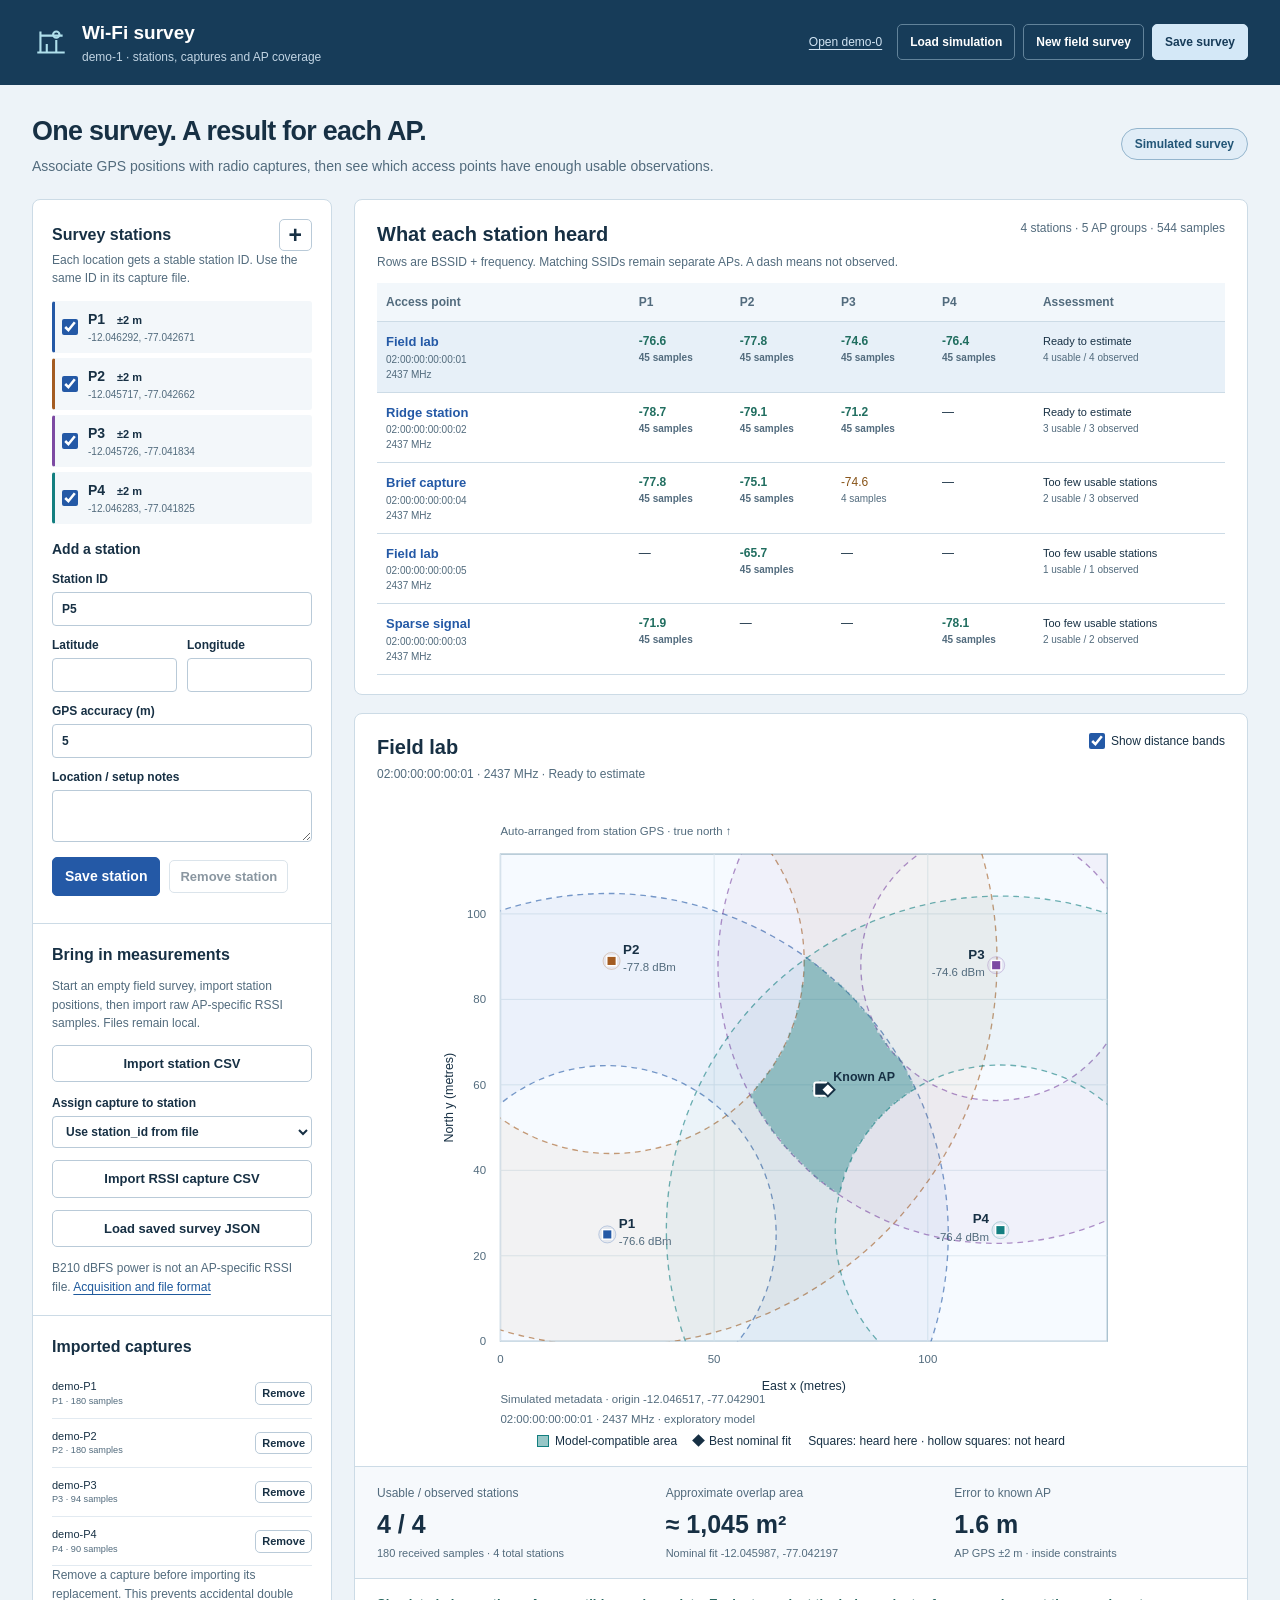
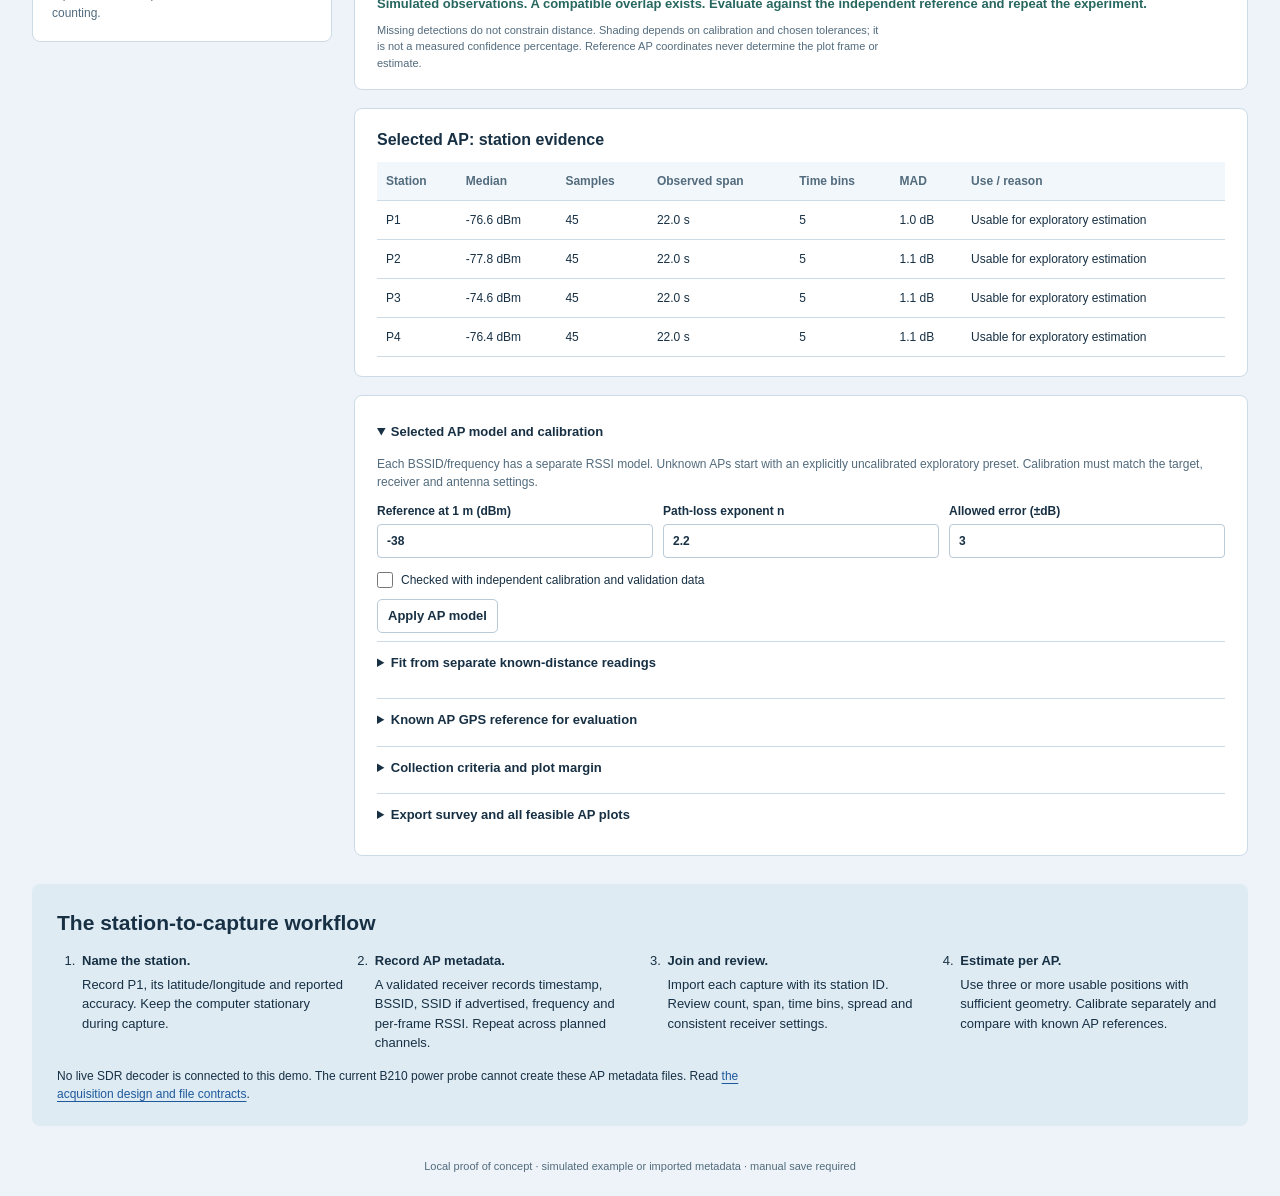
==== demo-1/index.html @ 3175769e "feat: add B210 collector, geolocation demos and Windows setup" ====
<!doctype html>
<html lang="en">
<head>
  <meta charset="utf-8"><meta name="viewport" content="width=device-width, initial-scale=1">
  <title>Wi-Fi survey · demo-1</title>
  <link rel="icon" href="data:image/svg+xml,%3Csvg xmlns='http://www.w3.org/2000/svg' viewBox='0 0 32 32'%3E%3Crect width='32' height='32' rx='6' fill='%23173c59'/%3E%3Cpath d='M7 25V7M7 25H25M13 25V18M22 25V13' stroke='%23afdfeb' stroke-width='2'/%3E%3C/svg%3E">
  <link rel="stylesheet" href="../demo-0/styles.css"><link rel="stylesheet" href="styles.css">
</head>
<body>
<header class="masthead"><div class="brand"><svg viewBox="0 0 36 36" aria-hidden="true"><path d="M5 28H31M8 28V8M8 12H29M14 28V20M23 28V16"/><circle cx="23" cy="11" r="3"/></svg><div><strong>Wi-Fi survey</strong><span>demo-1 · stations, captures and AP coverage</span></div></div><div class="header-actions"><a href="../demo-0/">Open demo-0</a><button id="load-example">Load simulation</button><button id="new-survey">New field survey</button><button id="save-survey" class="primary">Save survey</button></div></header>
<main>
  <div class="intro"><div><h1>One survey. A result for each AP.</h1><p>Associate GPS positions with radio captures, then see which access points have enough usable observations.</p></div><span id="source-badge" class="badge"></span></div>
  <div id="message" class="message" role="status" hidden></div>
  <div class="layout survey-layout">
    <aside class="notebook">
      <section><div class="section-title"><h2>Survey stations</h2><button id="add-station" class="icon-button" aria-label="Add station">+</button></div><p class="small">Each location gets a stable station ID. Use the same ID in its capture file.</p><div id="station-list"></div>
        <form id="station-form"><h3 id="station-editor-title">Add a station</h3><label>Station ID<input id="station-id" required maxlength="100" placeholder="P1"></label><div class="input-row"><label>Latitude<input id="station-lat" type="number" min="-85" max="85" step="any" required></label><label>Longitude<input id="station-lon" type="number" min="-180" max="180" step="any" required></label></div><label>GPS accuracy (m)<input id="station-accuracy" type="number" min="0" max="500" step="any" value="5" required></label><label>Location / setup notes<textarea id="station-notes" rows="2" maxlength="2000"></textarea></label><div class="button-row"><button class="primary" type="submit">Save station</button><button id="delete-station" type="button" class="subtle">Remove station</button></div></form>
      </section>
      <section><h2>Bring in measurements</h2><p class="small">Start an empty field survey, import station positions, then import raw AP-specific RSSI samples. Files remain local.</p><label class="file-button">Import station CSV<input id="gps-file" type="file" accept=".csv,text/csv"></label><label>Assign capture to station<select id="capture-station"><option value="">Use station_id from file</option></select></label><label class="file-button">Import RSSI capture CSV<input id="samples-file" type="file" accept=".csv,text/csv"></label><label class="file-button">Load saved survey JSON<input id="survey-file" type="file" accept=".json,application/json"></label><p class="small">B210 dBFS power is not an AP-specific RSSI file. <a href="../docs/demo-1-workflow.md">Acquisition and file format</a></p></section>
      <section><h2>Imported captures</h2><div id="capture-list"></div><p class="small">Remove a capture before importing its replacement. This prevents accidental double counting.</p></section>
    </aside>
    <div class="workspace">
      <section class="coverage-section"><div class="section-title"><div><h2>What each station heard</h2><p class="small">Rows are BSSID + frequency. Matching SSIDs remain separate APs. A dash means not observed.</p></div><span id="survey-counts" class="small"></span></div><div class="table-scroll"><table id="coverage-table"><caption class="visually-hidden">AP coverage and measurement readiness by station</caption><thead></thead><tbody></tbody></table></div><p id="empty-networks" class="small" hidden>No AP samples yet. Import a capture after adding station coordinates.</p></section>
      <section class="plot-section"><div class="plot-toolbar"><div><h2 id="ap-title">Select an AP</h2><p id="ap-subtitle" class="small"></p></div><label class="legend-toggle"><input id="show-rings" type="checkbox" checked>Show distance bands</label></div><div class="plot-frame"><svg id="plot" viewBox="0 0 900 670" role="img" aria-labelledby="plot-title plot-desc"></svg></div><div class="legend"><span><i class="region-key"></i>Model-compatible area</span><span><i class="fit-key"></i>Best nominal fit</span><span>Squares: heard here · hollow squares: not heard</span></div><div class="results"><div><span>Usable / observed stations</span><strong id="station-result">—</strong><small id="sample-result"></small></div><div><span>Approximate overlap area</span><strong id="area-result">—</strong><small id="fit-result"></small></div><div><span>Error to known AP</span><strong id="error-result">—</strong><small id="reference-result"></small></div></div><p id="diagnostic" class="diagnostic"></p><p class="plot-note">Missing detections do not constrain distance. Shading depends on calibration and chosen tolerances; it is not a measured confidence percentage. Reference AP coordinates never determine the plot frame or estimate.</p></section>
      <section class="series-section"><h2>Selected AP: station evidence</h2><div class="table-scroll"><table id="series-table"><caption class="visually-hidden">Per-station RSSI sample quality</caption><thead><tr><th>Station</th><th>Median</th><th>Samples</th><th>Observed span</th><th>Time bins</th><th>MAD</th><th>Use / reason</th></tr></thead><tbody></tbody></table></div></section>
      <section class="configuration">
        <details open><summary>Selected AP model and calibration</summary><p class="small">Each BSSID/frequency has a separate RSSI model. Unknown APs start with an explicitly uncalibrated exploratory preset. Calibration must match the target, receiver and antenna settings.</p><form id="model-form"><div class="three-inputs"><label>Reference at 1 m (dBm)<input id="model-reference" type="number" min="-120" max="0" step="any" required></label><label>Path-loss exponent n<input id="model-exponent" type="number" min="0.5" max="6" step="any" required></label><label>Allowed error (±dB)<input id="model-tolerance" type="number" min="0.1" max="30" step="any" required></label></div><label class="check-label"><input id="model-calibrated" type="checkbox">Checked with independent calibration and validation data</label><button class="subtle" type="submit">Apply AP model</button></form><details><summary>Fit from separate known-distance readings</summary><label>Distance (m), median RSSI (dBm), one pair per line<textarea id="calibration-data" rows="3" placeholder="5, -53.4&#10;10, -60&#10;20, -66.6"></textarea></label><button id="fit-calibration" class="subtle">Fit model</button><p id="calibration-report" class="small"></p></details></details>
        <details><summary>Known AP GPS reference for evaluation</summary><p class="small">Apply this only to the selected BSSID and frequency. GPS accuracy is shown separately from nominal position error.</p><form id="reference-form"><div class="three-inputs"><label>AP latitude<input id="ap-lat" type="number" min="-85" max="85" step="any" required></label><label>AP longitude<input id="ap-lon" type="number" min="-180" max="180" step="any" required></label><label>AP GPS accuracy (m)<input id="ap-accuracy" type="number" min="0" max="500" step="any" required></label></div><div class="button-row"><button class="subtle" type="submit">Save AP reference</button><button id="remove-reference" type="button" class="subtle">Remove reference</button></div></form></details>
        <details><summary>Collection criteria and plot margin</summary><p class="small">These are editable experiment gates, not validated statistical requirements. Duration is observed sample span within captures, excluding travel gaps. Time bins show coverage over time, not independent sample counts.</p><form id="criteria-form"><div class="three-inputs"><label>Minimum samples / station<input id="min-samples" type="number" min="1" max="10000" required></label><label>Minimum observed span (s)<input id="min-span" type="number" min="0" max="3600" step="any" required></label><label>Minimum occupied bins<input id="min-bins" type="number" min="1" max="1000" required></label></div><div class="three-inputs"><label>Time bin length (s)<input id="bin-seconds" type="number" min="0.1" max="300" step="any" required></label><label>MAD review threshold (dB)<input id="max-mad" type="number" min="0.1" max="30" step="any" required></label><label>Plot margin around stations (m)<input id="plot-margin" type="number" min="5" max="1000" step="any" required></label></div><button class="subtle" type="submit">Apply collection criteria</button></form></details>
        <details><summary>Export survey and all feasible AP plots</summary><div class="button-row"><button id="export-gps">Export station CSV</button><button id="export-samples">Export RSSI CSV</button><button id="export-results">Export results CSV</button><button id="export-plot">Export selected plot</button><button id="show-gallery">Generate all feasible plots</button></div><p class="small">Save survey JSON to preserve models, references and criteria. Capture metadata includes every imported sample; raw RF data and communications payloads are not handled.</p></details>
      </section>
      <section id="gallery-section" class="gallery-section" hidden><h2>Plots for APs with usable geometry</h2><p class="small">Exploratory models are labelled. Networks with too few stations stay in the coverage table without a fabricated location.</p><div id="gallery"></div></section>
    </div>
  </div>
  <section class="method-section"><h2>The station-to-capture workflow</h2><ol><li><strong>Name the station.</strong> Record P1, its latitude/longitude and reported accuracy. Keep the computer stationary during capture.</li><li><strong>Record AP metadata.</strong> A validated receiver records timestamp, BSSID, SSID if advertised, frequency and per-frame RSSI. Repeat across planned channels.</li><li><strong>Join and review.</strong> Import each capture with its station ID. Review count, span, time bins, spread and consistent receiver settings.</li><li><strong>Estimate per AP.</strong> Use three or more usable positions with sufficient geometry. Calibrate separately and compare with known AP references.</li></ol><p>No live SDR decoder is connected to this demo. The current B210 power probe cannot create these AP metadata files. Read <a href="../docs/demo-1-workflow.md">the acquisition design and file contracts</a>.</p></section>
</main><footer>Local proof of concept · simulated example or imported metadata · manual save required</footer><script type="module" src="app.mjs"></script>
</body></html>
---- demo-0/styles.css ----
:root { color-scheme: light; --ink: #173044; --muted: #526b7d; --paper: #fff; --canvas: #edf3f8; --line: #ccdbe6; --blue: #2459a6; --teal: #137f80; font-family: 'Segoe UI', 'Helvetica Neue', Arial, sans-serif; }
* { box-sizing: border-box; }
body { margin: 0; color: var(--ink); background: var(--canvas); font-size: 14px; line-height: 1.5; }
button, input, textarea, select { font: inherit; }
button, .file-button { cursor: pointer; color: var(--ink); border: 1px solid #b9cad8; background: white; border-radius: 5px; padding: 8px 12px; font-weight: 600; }
button:hover, .file-button:hover { background: #eef4fa; border-color: #6d93b2; }
button:disabled { opacity: .5; cursor: default; }
button.primary { background: var(--blue); color: white; border-color: var(--blue); }
button.primary:hover { background: #19468a; }
button.subtle { padding: 6px 10px; font-size: 13px; }
button.icon-button { padding: 0 9px; font-size: 23px; line-height: 30px; }
input, textarea, select { width: 100%; padding: 7px 9px; color: var(--ink); background: #fff; border: 1px solid #b9cad8; border-radius: 4px; min-width: 0; }
textarea { resize: vertical; }
input[type=checkbox] { width: 16px; height: 16px; accent-color: var(--blue); margin: 0; flex-shrink: 0; }
:focus-visible { outline: 3px solid #eea944; outline-offset: 3px; }
label { display: block; font-size: 12px; font-weight: 600; margin: 0 0 10px; }
label input, label select, label textarea { margin-top: 4px; }
h1, h2, p { margin: 0; }
h1 { font-size: clamp(23px, 2.1vw, 31px); font-weight: 650; letter-spacing: -.7px; }
h2 { font-size: 16px; font-weight: 650; margin-bottom: 10px; }
a { color: #1e599c; text-underline-offset: 3px; }
.masthead { display: flex; justify-content: space-between; gap: 20px; align-items: center; padding: 19px 32px; background: #173c59; color: white; }
.brand { display: flex; align-items: center; gap: 12px; }
.brand svg { width: 38px; height: 38px; stroke: #afdfeb; fill: none; stroke-width: 2; }
.brand strong { font-size: 19px; font-weight: 650; }
.brand span { display: block; color: #c1d4e3; font-size: 12px; }
.header-actions { display: flex; gap: 8px; flex-wrap: wrap; }
.masthead button { background: transparent; color: white; border-color: #62839a; font-size: 12px; }
.masthead button:hover { background: #28516f; }
.masthead button.primary { background: #d4e8f7; color: #173c59; border-color: #d4e8f7; }
main { max-width: 1520px; margin: 0 auto; padding: 26px 32px 32px; }
.intro { display: flex; justify-content: space-between; align-items: center; gap: 20px; margin-bottom: 22px; }
.intro p { color: var(--muted); margin-top: 5px; }
.badge { border: 1px solid #94b5cd; background: #e1edf7; color: #235677; border-radius: 20px; padding: 6px 13px; font-size: 12px; font-weight: 650; white-space: nowrap; }
.badge.field { color: #16645e; border-color: #88b6af; background: #e3f1ee; }
.layout { display: grid; grid-template-columns: 306px minmax(0, 1fr); gap: 22px; align-items: start; }
.notebook { background: white; border: 1px solid var(--line); border-radius: 8px; overflow: hidden; }
.notebook section { padding: 19px; border-bottom: 1px solid var(--line); }
.notebook section:last-child { border-bottom: none; }
.small { font-size: 12px; color: var(--muted); line-height: 1.55; }
.target-section .small { margin-top: 10px; }
.input-row, .three-inputs { display: grid; grid-template-columns: 1fr 1fr; gap: 10px; }
.three-inputs { grid-template-columns: repeat(3, minmax(0, 1fr)); }
.channel-input { max-width: 70px; }
.target-section .input-row { grid-template-columns: minmax(0, 1fr) 70px; }
.section-title, .plot-toolbar { display: flex; align-items: center; justify-content: space-between; gap: 15px; }
.section-title h2 { margin: 0; }
#station-list { margin-top: 13px; }
.station-row { display: flex; align-items: center; gap: 10px; padding: 7px; border: 1px solid transparent; border-left: 3px solid var(--station); margin-bottom: 5px; border-radius: 3px; background: #f3f7fa; }
.station-row.selected { border-color: #a7c0d5; border-left-color: var(--station); background: #eaf1f8; }
.station-row label { margin: 0; display: flex; }
.station-row button { border: none; padding: 0; background: none; text-align: left; flex: 1; font-weight: 400; }
.station-row strong { font-size: 14px; display: inline-block; min-width: 34px; }
.station-row small { display: block; font-size: 11px; color: var(--muted); }
.station-row .power { font-size: 13px; font-weight: 600; }
.button-row { display: flex; align-items: center; flex-wrap: wrap; gap: 9px; margin: 8px 0; }
details { border-top: 1px solid var(--line); padding: 11px 0 2px; margin: 8px 0; }
summary { cursor: pointer; font-size: 13px; font-weight: 600; padding-bottom: 6px; }
details[open] > summary { margin-bottom: 7px; }
details .small { margin: 6px 0 10px; }
.workspace { min-width: 0; }
.plot-section { background: white; border: 1px solid var(--line); border-radius: 8px; overflow: hidden; }
.plot-toolbar { padding: 18px 22px 8px; align-items: start; }
.plot-toolbar h2 { font-size: 20px; margin: 0 0 3px; }
.mode-label { width: 230px; margin: 0; }
.plot-frame { padding: 0 8px; }
#plot { display: block; width: 100%; max-height: 640px; }
.legend { display: flex; justify-content: center; gap: 17px; flex-wrap: wrap; padding: 0 20px 16px; font-size: 12px; }
.legend span, .legend label { display: flex; gap: 6px; align-items: center; font-size: 12px; font-weight: 400; margin: 0; }
.legend i { width: 12px; height: 12px; display: inline-block; }
.region-key { background: #137f8070; border: 1px solid #137f80; }
.fit-key { background: #173044; transform: rotate(45deg); width: 9px !important; height: 9px !important; }
.results { border-top: 1px solid var(--line); border-bottom: 1px solid var(--line); display: grid; grid-template-columns: 1fr 1fr 1fr; background: #f6f9fc; padding: 17px 22px; gap: 18px; }
.results span { color: var(--muted); font-size: 12px; display: block; }
.results strong { display: block; font-size: clamp(18px, 2vw, 25px); margin-top: 4px; font-weight: 600; }
.results small { color: var(--muted); display: block; font-size: 11px; line-height: 1.4; margin-top: 3px; }
.diagnostic { margin: 15px 22px 0; font-size: 13px; font-weight: 600; color: #27675f; }
.diagnostic.warning { color: #875317; }
.plot-note { padding: 8px 22px 18px; font-size: 11px; color: var(--muted); max-width: 90ch; }
.configuration { background: white; margin-top: 18px; padding: 7px 22px 14px; border: 1px solid var(--line); border-radius: 8px; }
.configuration > details:first-child { border-top: none; }
.configuration .check-label { display: flex; gap: 8px; align-items: center; font-weight: 400; margin-top: 3px; }
.configuration .check-label input { margin: 0; }
.configuration .diagnostic { margin: 10px 0; }
.file-button { display: inline-block; font-size: 13px; margin: 0; }
.file-button input { width: 0; opacity: 0; position: absolute; }
.file-button:focus-within { outline: 3px solid #eea944; outline-offset: 3px; }
.method-section { margin: 28px 0 0; padding: 23px 25px; background: #deebf3; border-radius: 8px; }
.method-section h2 { font-size: 21px; }
.method-section ol { display: grid; grid-template-columns: repeat(4, minmax(0, 1fr)); gap: 27px; padding-left: 22px; font-size: 13px; }
.method-section li { padding-left: 3px; }
.method-section strong { display: block; margin-bottom: 4px; }
.method-section > p { margin-top: 14px; font-size: 12px; max-width: 105ch; }
.message { background: #fff1d9; color: #754b0c; padding: 12px 16px; margin-bottom: 16px; border: 1px solid #e5bf7e; border-radius: 4px; }
footer { text-align: center; color: var(--muted); font-size: 11px; padding: 0 20px 22px; }
@media (max-width: 1050px) { main { padding: 22px 18px; } .masthead { padding: 17px 20px; } .layout { grid-template-columns: 270px minmax(0, 1fr); gap: 16px; } .notebook section { padding: 15px; } .legend { gap: 10px; } .plot-toolbar { flex-wrap: wrap; } .method-section ol { grid-template-columns: 1fr 1fr; } }
@media (max-width: 760px) { .masthead { align-items: start; flex-direction: column; gap: 12px; } .intro { align-items: start; flex-direction: column; gap: 10px; } .layout { display: flex; flex-direction: column; } .workspace { width: 100%; order: -1; } .notebook { width: 100%; } .three-inputs { grid-template-columns: 1fr; gap: 0; } .results { gap: 10px; padding: 13px; } .results strong { font-size: 17px; } .results small { overflow-wrap: anywhere; } .method-section ol { grid-template-columns: 1fr; gap: 15px; } .plot-toolbar { padding: 16px; } .configuration { padding: 5px 16px 12px; } .legend { gap: 12px; } main { padding: 20px 12px; } }
@media (prefers-reduced-motion: reduce) { * { scroll-behavior: auto; } }
---- demo-1/styles.css ----
h3 { font-size: 14px; margin: 15px 0 10px; }
.header-actions a { color: #d1e4f3; align-self: center; font-size: 12px; margin-right: 7px; }
.survey-layout { grid-template-columns: 300px minmax(0, 1fr); }
.coverage-section, .series-section, .gallery-section { background: white; border: 1px solid var(--line); border-radius: 8px; padding: 19px 22px; margin-bottom: 18px; }
.coverage-section .section-title { align-items: start; margin-bottom: 12px; }
.coverage-section h2 { margin-bottom: 4px; font-size: 20px; }
.coverage-section .section-title > div { max-width: 68ch; }
.table-scroll { overflow-x: auto; }
table { width: 100%; border-collapse: collapse; font-size: 12px; text-align: left; }
th { font-weight: 600; color: #526b7d; background: #f2f7fb; }
th, td { padding: 10px 9px; border-bottom: 1px solid var(--line); vertical-align: top; }
td small { display: block; color: var(--muted); font-size: 10px; }
#coverage-table tbody tr.selected { background: #e7f0f8; }
#coverage-table td:first-child { min-width: 180px; }
#coverage-table button { border: none; background: none; padding: 0; text-align: left; font-size: 13px; color: #2459a6; }
.cell-good { color: #216e60; font-weight: 600; }
.cell-review { color: #875317; }
.status-label { font-size: 11px; display: inline-block; line-height: 1.4; min-width: 118px; }
.notebook section .file-button { display: block; text-align: center; margin: 12px 0; }
.station-row .power { font-size: 11px; }
.station-row small { font-size: 10px; }
.station-row strong { min-width: 29px; }
.capture-row { display: flex; align-items: center; gap: 8px; padding: 9px 0; border-bottom: 1px solid #e2eaf1; }
.capture-row span { flex: 1; font-size: 11px; overflow-wrap: anywhere; }
.capture-row small { display: block; color: var(--muted); }
.capture-row button { padding: 2px 6px; font-size: 11px; }
.legend-toggle { display: flex; gap: 6px; align-items: center; white-space: nowrap; font-weight: 400; }
.legend-toggle input { margin: 0; }
.series-section { margin-top: 18px; margin-bottom: 0; }
.series-section th, .series-section td { white-space: nowrap; }
.series-section td:last-child { white-space: normal; min-width: 170px; }
.gallery-section { margin-top: 18px; }
#gallery { display: grid; grid-template-columns: 1fr 1fr; gap: 16px; margin-top: 18px; }
.gallery-card { border: 1px solid var(--line); border-radius: 5px; padding: 12px; }
.gallery-card h3 { margin: 0; }
.gallery-card p { font-size: 11px; color: var(--muted); }
.gallery-card svg { display: block; width: 100%; }
.gallery-card .subtle { margin-top: 8px; }
.visually-hidden { position: absolute; width: 1px; height: 1px; overflow: hidden; clip: rect(0, 0, 0, 0); white-space: nowrap; }
#empty-networks { padding: 20px 0 8px; }
@media (max-width: 1050px) { .survey-layout { grid-template-columns: 270px minmax(0, 1fr); } .coverage-section, .series-section, .gallery-section { padding: 15px; } #gallery { grid-template-columns: 1fr; } }
@media (max-width: 760px) { .survey-layout { display: flex; } .coverage-section .section-title { flex-wrap: wrap; } .coverage-section .section-title > div { width: 100%; } .survey-layout .workspace { order: 0; } .survey-layout .notebook { order: 0; } .plot-section .plot-toolbar { align-items: start; } }
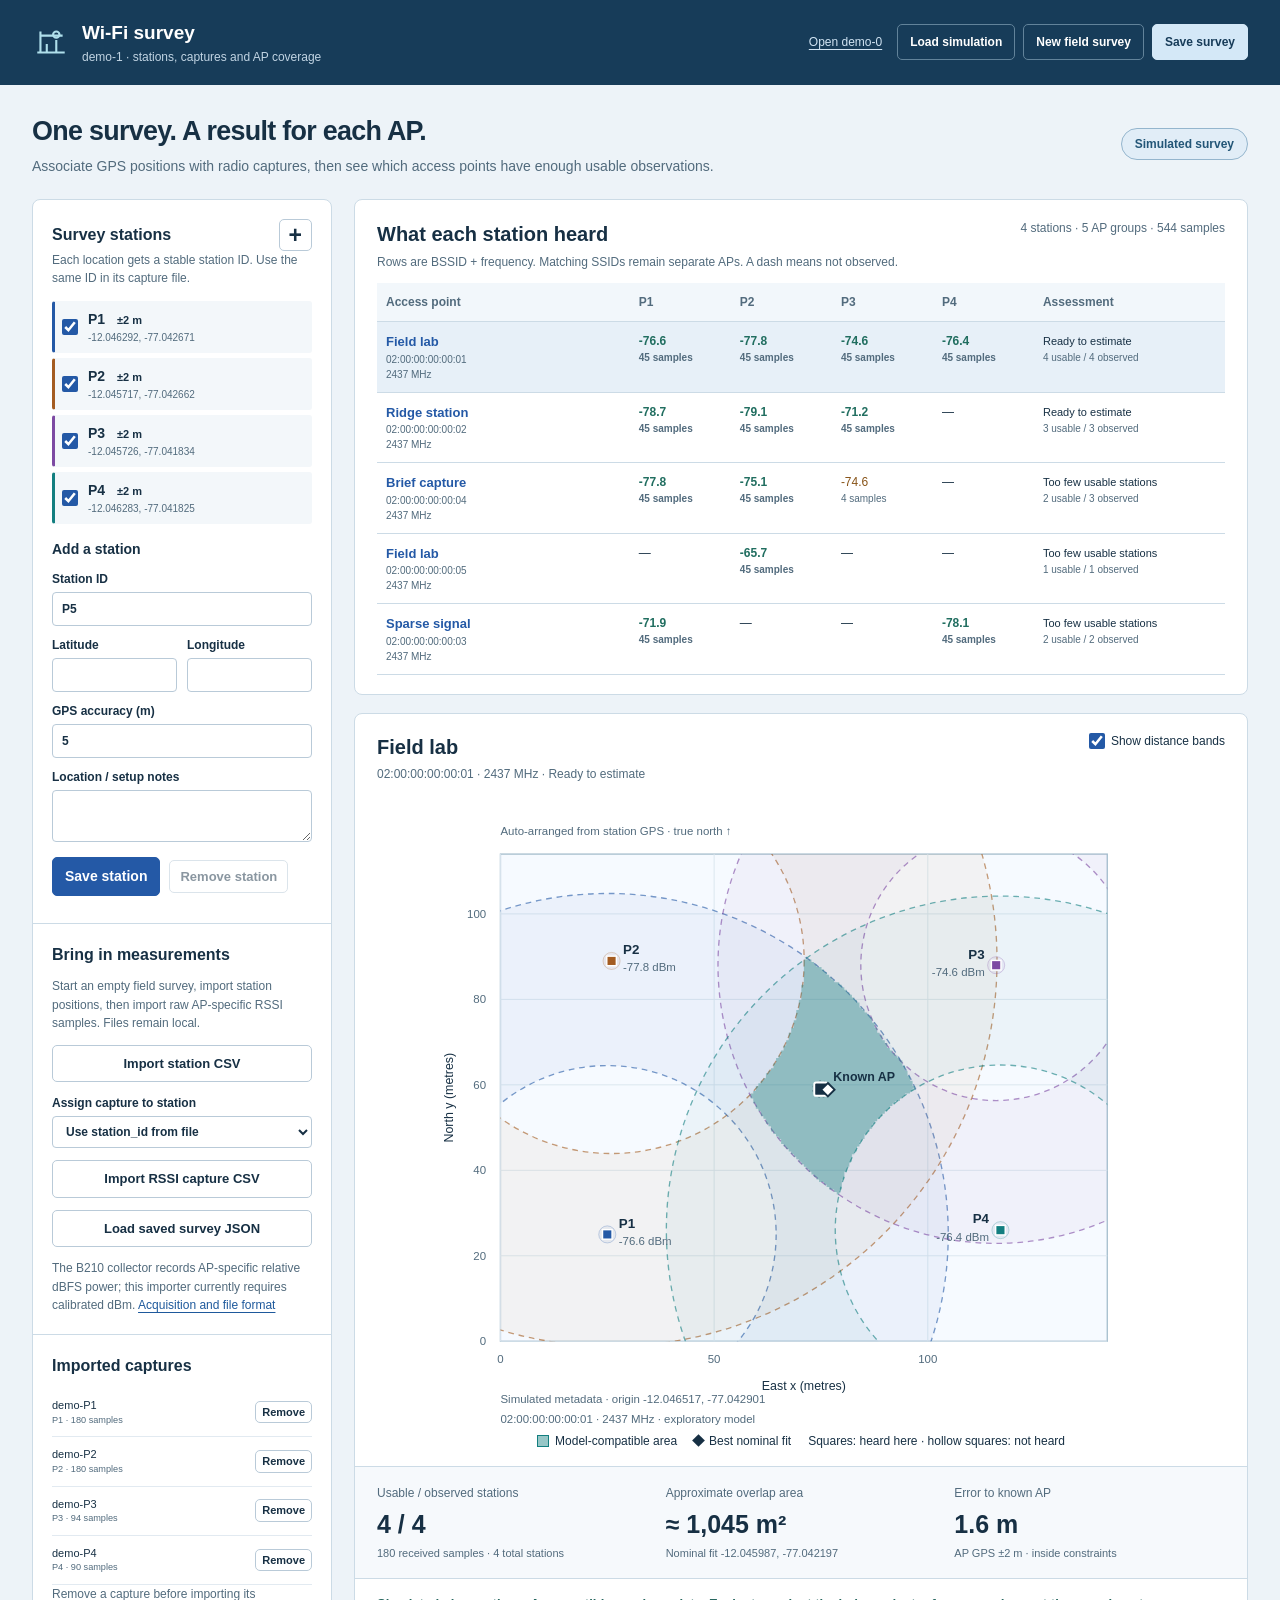
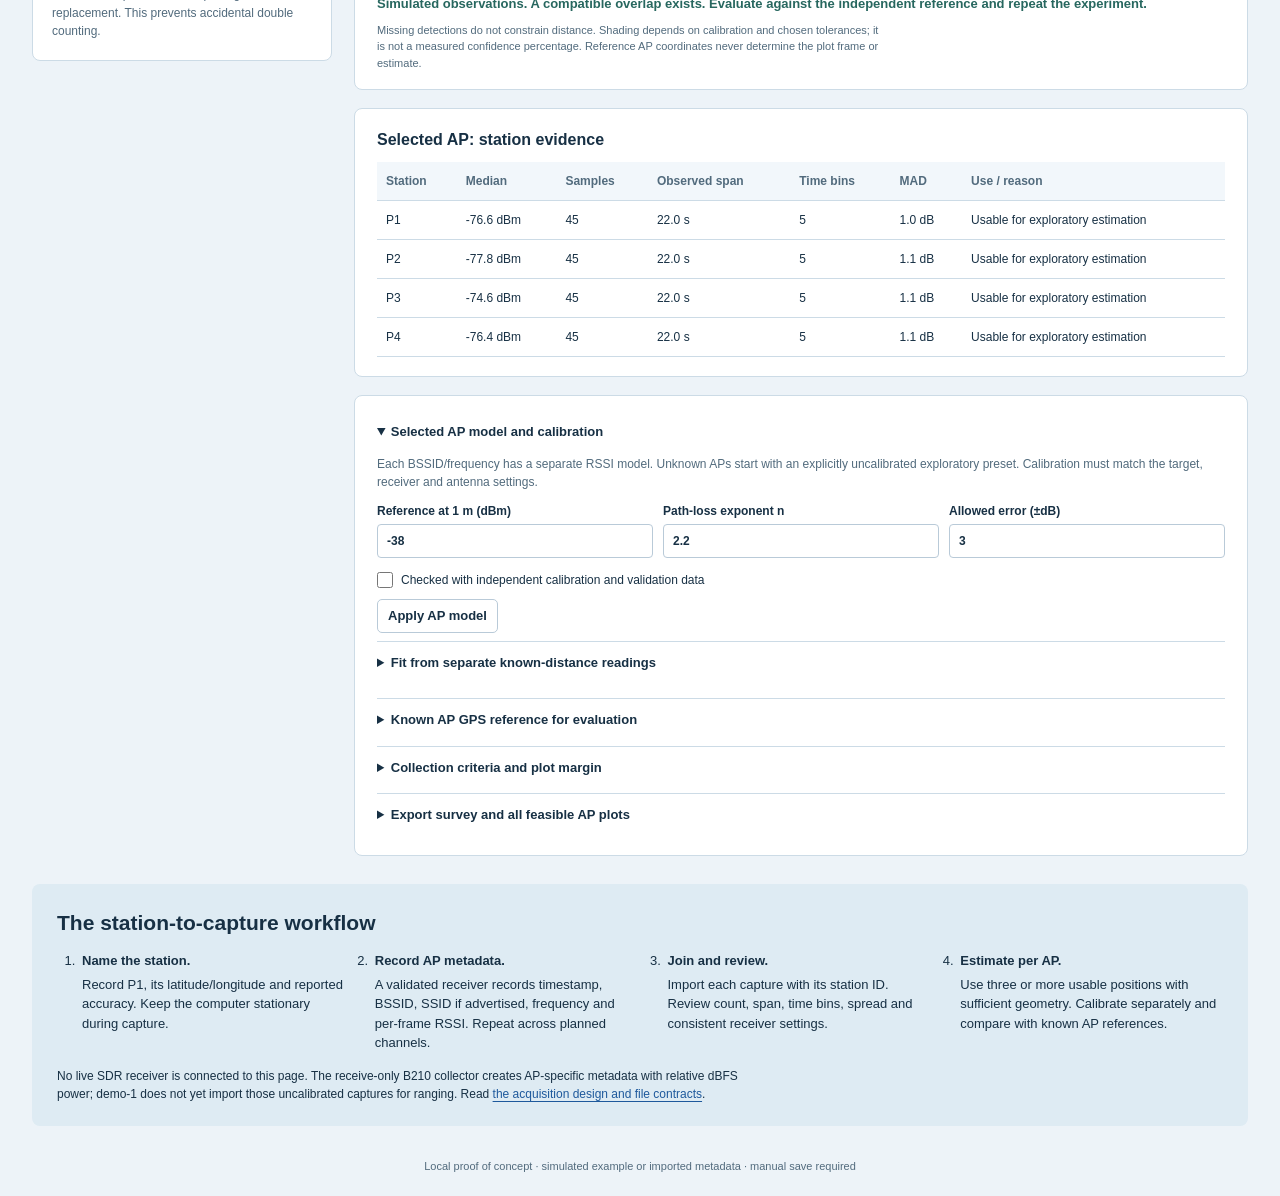
==== commit 7a1b8888: "docs: add P1-P4 survey quickstart and publish repository guidance" ====
--- a/demo-1/index.html
+++ b/demo-1/index.html
@@ -16,7 +16,7 @@
       <section><div class="section-title"><h2>Survey stations</h2><button id="add-station" class="icon-button" aria-label="Add station">+</button></div><p class="small">Each location gets a stable station ID. Use the same ID in its capture file.</p><div id="station-list"></div>
         <form id="station-form"><h3 id="station-editor-title">Add a station</h3><label>Station ID<input id="station-id" required maxlength="100" placeholder="P1"></label><div class="input-row"><label>Latitude<input id="station-lat" type="number" min="-85" max="85" step="any" required></label><label>Longitude<input id="station-lon" type="number" min="-180" max="180" step="any" required></label></div><label>GPS accuracy (m)<input id="station-accuracy" type="number" min="0" max="500" step="any" value="5" required></label><label>Location / setup notes<textarea id="station-notes" rows="2" maxlength="2000"></textarea></label><div class="button-row"><button class="primary" type="submit">Save station</button><button id="delete-station" type="button" class="subtle">Remove station</button></div></form>
       </section>
-      <section><h2>Bring in measurements</h2><p class="small">Start an empty field survey, import station positions, then import raw AP-specific RSSI samples. Files remain local.</p><label class="file-button">Import station CSV<input id="gps-file" type="file" accept=".csv,text/csv"></label><label>Assign capture to station<select id="capture-station"><option value="">Use station_id from file</option></select></label><label class="file-button">Import RSSI capture CSV<input id="samples-file" type="file" accept=".csv,text/csv"></label><label class="file-button">Load saved survey JSON<input id="survey-file" type="file" accept=".json,application/json"></label><p class="small">B210 dBFS power is not an AP-specific RSSI file. <a href="../docs/demo-1-workflow.md">Acquisition and file format</a></p></section>
+      <section><h2>Bring in measurements</h2><p class="small">Start an empty field survey, import station positions, then import raw AP-specific RSSI samples. Files remain local.</p><label class="file-button">Import station CSV<input id="gps-file" type="file" accept=".csv,text/csv"></label><label>Assign capture to station<select id="capture-station"><option value="">Use station_id from file</option></select></label><label class="file-button">Import RSSI capture CSV<input id="samples-file" type="file" accept=".csv,text/csv"></label><label class="file-button">Load saved survey JSON<input id="survey-file" type="file" accept=".json,application/json"></label><p class="small">The B210 collector records AP-specific relative dBFS power; this importer currently requires calibrated dBm. <a href="../docs/demo-1-workflow.md">Acquisition and file format</a></p></section>
       <section><h2>Imported captures</h2><div id="capture-list"></div><p class="small">Remove a capture before importing its replacement. This prevents accidental double counting.</p></section>
     </aside>
     <div class="workspace">
@@ -32,6 +32,6 @@
       <section id="gallery-section" class="gallery-section" hidden><h2>Plots for APs with usable geometry</h2><p class="small">Exploratory models are labelled. Networks with too few stations stay in the coverage table without a fabricated location.</p><div id="gallery"></div></section>
     </div>
   </div>
-  <section class="method-section"><h2>The station-to-capture workflow</h2><ol><li><strong>Name the station.</strong> Record P1, its latitude/longitude and reported accuracy. Keep the computer stationary during capture.</li><li><strong>Record AP metadata.</strong> A validated receiver records timestamp, BSSID, SSID if advertised, frequency and per-frame RSSI. Repeat across planned channels.</li><li><strong>Join and review.</strong> Import each capture with its station ID. Review count, span, time bins, spread and consistent receiver settings.</li><li><strong>Estimate per AP.</strong> Use three or more usable positions with sufficient geometry. Calibrate separately and compare with known AP references.</li></ol><p>No live SDR decoder is connected to this demo. The current B210 power probe cannot create these AP metadata files. Read <a href="../docs/demo-1-workflow.md">the acquisition design and file contracts</a>.</p></section>
+  <section class="method-section"><h2>The station-to-capture workflow</h2><ol><li><strong>Name the station.</strong> Record P1, its latitude/longitude and reported accuracy. Keep the computer stationary during capture.</li><li><strong>Record AP metadata.</strong> A validated receiver records timestamp, BSSID, SSID if advertised, frequency and per-frame RSSI. Repeat across planned channels.</li><li><strong>Join and review.</strong> Import each capture with its station ID. Review count, span, time bins, spread and consistent receiver settings.</li><li><strong>Estimate per AP.</strong> Use three or more usable positions with sufficient geometry. Calibrate separately and compare with known AP references.</li></ol><p>No live SDR receiver is connected to this page. The receive-only B210 collector creates AP-specific metadata with relative dBFS power; demo-1 does not yet import those uncalibrated captures for ranging. Read <a href="../docs/demo-1-workflow.md">the acquisition design and file contracts</a>.</p></section>
 </main><footer>Local proof of concept · simulated example or imported metadata · manual save required</footer><script type="module" src="app.mjs"></script>
 </body></html>
